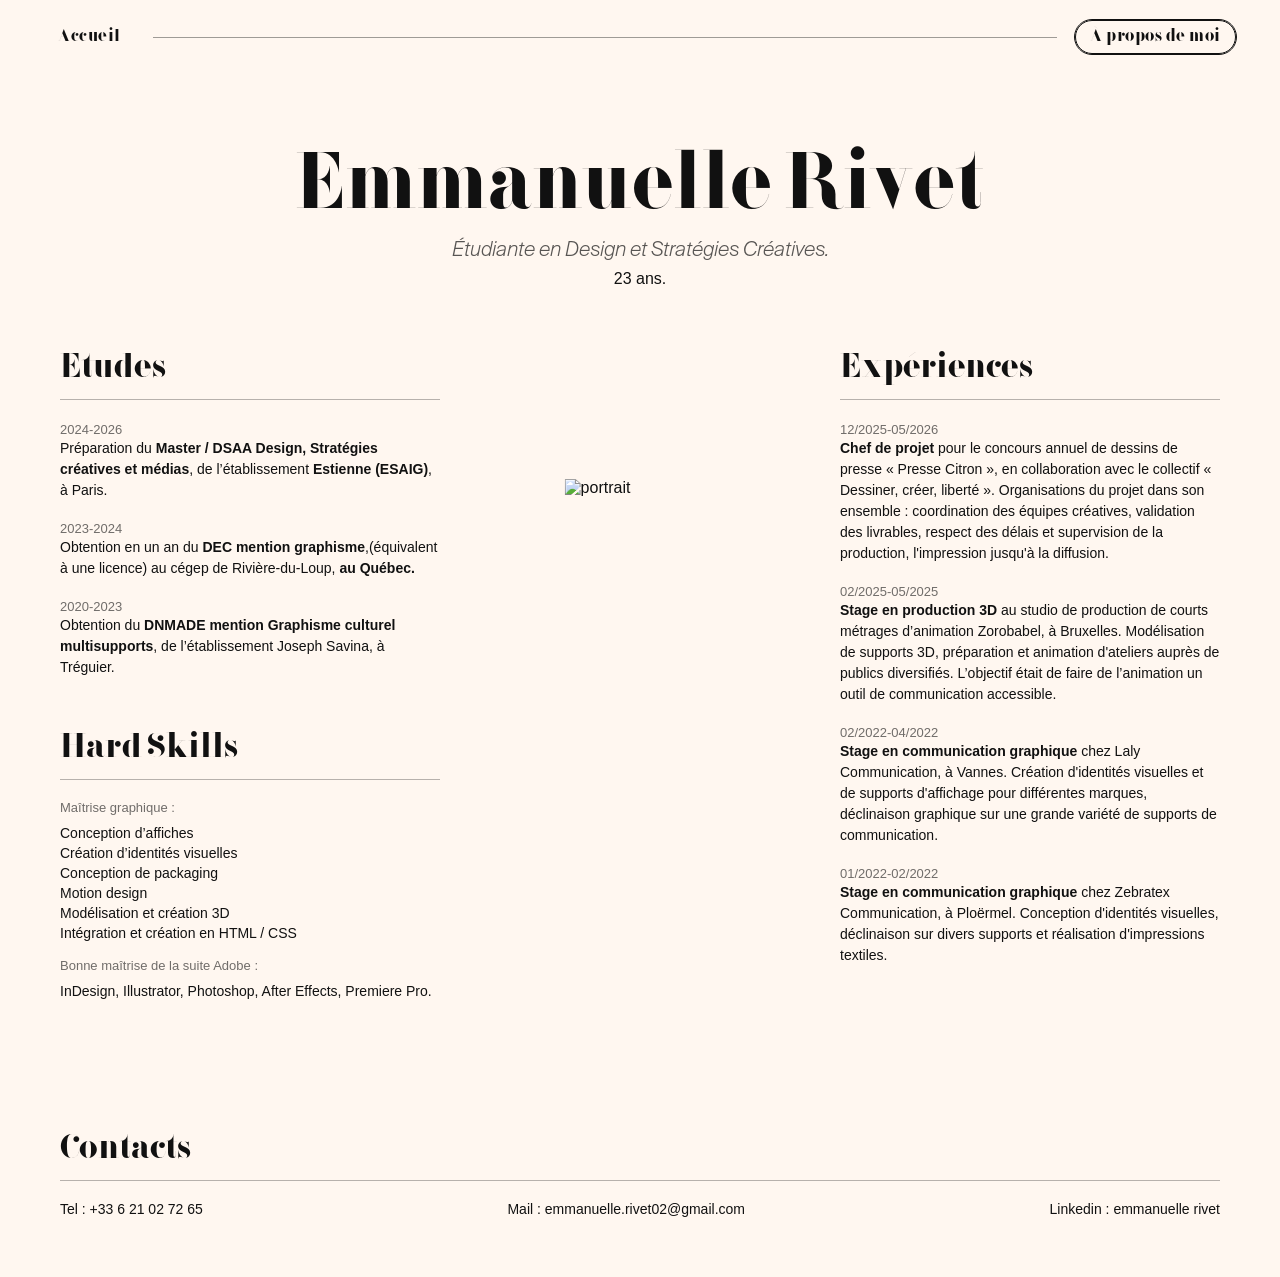
==== apropos.html @ 7b19394f "Add files via upload" ====
<!DOCTYPE html>
<html lang="fr">
<head>
    <meta charset="UTF-8">
    <meta name="viewport" content="width=device-width, initial-scale=1.0">
    <title>À propos</title>
    <link rel="stylesheet" href="CSS/tyles-apropos.css">
</head>

<body>

<header>
    <a class="left fade-item" href="index.html">Accueil</a>
    <div class="header-line"></div>
    <a class="right fade-item" href="apropos.html">À propos de moi</a>
</header>

<main class="container">

    <!-- HERO -->
    <section class="hero fade-item">
        <div class="hero-title zoom-hover">Emmanuelle Rivet</div>
        <p class="subtitle">Étudiante en Design et Stratégies Créatives.</p>
        <p class="age">23 ans.</p>
    </section>

    <!-- GRID -->
    <section class="grid fade-item">

        <!-- LEFT -->
        <div>
            <div class="section fade-item">
                <div class="section-title zoom-hover">Etudes</div>
                <div class="line"></div>

                <div class="item">
                    <span class="date">2024-2026</span>
                    <p>Préparation du <strong>Master / DSAA Design, Stratégies créatives et médias</strong>, de l’établissement <strong>Estienne (ESAIG)</strong>, à Paris.</p>
                </div>

                <div class="item">
                    <span class="date">2023-2024</span>
                    <p>Obtention en un an du <strong>DEC mention graphisme</strong>,(équivalent à une licence) au cégep de Rivière-du-Loup, <strong>au Québec.</strong>   </p>
                </div>

                <div class="item">
                    <span class="date">2020-2023</span>
                    <p>Obtention du <strong>DNMADE mention Graphisme culturel multisupports</strong>, de l’établissement Joseph Savina, à Tréguier.</p>
                </div>
            </div>

            <div class="section fade-item">
                <div class="section-title zoom-hover">Hard Skills</div>
                <div class="line"></div>

                <div class="skills">
                    <p>Maîtrise graphique :</p>
                    <ul>
                        <li>Conception d’affiches</li>
                        <li>Création d’identités visuelles</li>
                        <li>Conception de packaging</li>
                        <li>Motion design</li>
                        <li>Modélisation et création 3D</li>
                        <li>Intégration et création en HTML / CSS</li>
                    </ul>
                </div>

                <div class="adobe"> 
                  <p>Bonne maîtrise de la suite Adobe : </p>
                  <ul><li>InDesign, Illustrator, Photoshop, After Effects, Premiere Pro.</li></ul>
                </div>
            </div>
        </div>

        <!-- IMAGE -->
        <div class="center">
<img id="preview" src="images/Projet/0-A propos/photo-2.jpg" alt="portrait">        </div>

        <!-- RIGHT -->
        <div>
            <div class="section fade-item">
                <div class="section-title zoom-hover">Expériences</div>
                <div class="line"></div>

                <div class="item">
                    <span class="date">12/2025-05/2026</span>
                    <p><strong>Chef de projet</strong> pour le concours annuel de dessins de presse « Presse Citron », en collaboration avec le collectif « Dessiner, créer, liberté ».
                    Organisations du projet dans son ensemble : coordination des équipes créatives, validation des livrables, respect des délais et supervision de la production, l'impression jusqu'à la diffusion.</p>
                </div>

                <div class="item">
                    <span class="date">02/2025-05/2025</span>
                    <p><strong>Stage en production 3D</strong> au studio de production de courts métrages d’animation Zorobabel, à Bruxelles.
                    Modélisation de supports 3D, préparation et animation d'ateliers auprès de publics diversifiés. L’objectif était de faire de l’animation un outil de communication accessible.</p>
                </div>

                <div class="item">
                    <span class="date">02/2022-04/2022</span>
                    <p><strong>Stage en communication graphique</strong> chez Laly Communication, à Vannes.
                    Création d'identités visuelles et de supports d'affichage pour différentes marques, déclinaison graphique sur une grande variété de supports de communication.</p>
                </div>

                <div class="item">
                    <span class="date">01/2022-02/2022</span>
                    <p><strong>Stage en communication graphique</strong> chez  Zebratex Communication, à Ploërmel.
                    Conception d'identités visuelles, déclinaison sur divers supports et réalisation d'impressions textiles.</p>
                </div>
            </div>
        </div>

    </section>

    <!-- CONTACT -->
    <footer class="contact fade-item">
        <div class="section-title zoom-hover">Contacts</div>
        <div class="line"></div>

        <div class="contact-grid">
            <p><a href="tel:+33621027265">Tel : +33 6 21 02 72 65</a></p>
            <p><a href="mailto:emmanuelle.rivet02@gmail.com">Mail : emmanuelle.rivet02@gmail.com</a></p>
            <p><a href="https://www.linkedin.com/in/emmanuelle-rivet" target="_blank">Linkedin : emmanuelle rivet</a></p>
        </div>
    </footer>

</main>
        <script src="JS/apropos.js"></script>

</body>
</html>
---- CSS/tyles-apropos.css ----
@font-face {
  font-family: 'F37Bella';
  src: url('../Typo/F37 Bella/F37Bella.otf') format('opentype');
  font-weight: normal;
  font-style: normal;
}
@font-face {
  font-family: 'SuisseI';
  src: url('../Typo/suissefont/SuisseIntl-LightItalic.otf') format('opentype');
  font-weight: normal;
  font-style: normal;
}
  @font-face {
  font-family: 'Suisse';
  src: url('../Typo/suissefont/SuisseIntl-Light.otf') format('opentype');
  font-weight: normal;
  font-style: normal;
}* 

{
  margin: 0;
  padding: 0;
  box-sizing: border-box;
  font-family: Arial, sans-serif;
}

a {
  text-decoration: none;
  color: inherit;
}
html, body {
  overflow-x: hidden;
}
body {
  margin: 0;
  font-family: 'Suisse', serif;
  color: #111;
  background: #fff7f0;
opacity: 1;
  transition: opacity 0.4s ease;
  overflow-x: hidden;
}

body.fade-out {
  opacity: 0;
}
/* HEADER */
header {
  position: fixed;
  top: 0;
  left: 0;
  width: 100%;
  padding: 20px 44px 2px;
  display: flex;
  align-items: center;
  gap: 18px;
  z-index: 100;
  background: #fff7f0;
}
header .right {
  outline: 1.5px solid #111;
  background: #fff7f0;
  cursor: pointer; /* ou crosshair, grab, etc. */
}

header .left,
header .right {
  font-family: 'F37Bella';
  font-size: 17px;
  font-weight: 500;
  letter-spacing: 0.03em;
  white-space: nowrap;
  color: #111;
  padding: 6px 14px;
  border-radius: 999px;
  transition: all 0.25s ease;
}

header .header-line {
  flex: 1;
  height: 1px;
  background: #111;
  opacity: 0.4;
}

header .left:hover,
header .right:hover {
  outline: 1.5px solid #111;
  background: #fff7f0;
  cursor: pointer; /* ou crosshair, grab, etc. */

}

/* Chrome / Edge / Safari */
::-webkit-scrollbar {
  width: 6px;
}

::-webkit-scrollbar-track {
  background: transparent;
}

::-webkit-scrollbar-thumb {
  background: #111;
  border-radius: 10px;
}

/* Firefox */
html {
  scrollbar-width: thin;
  scrollbar-color: #111 transparent;
}

.right {
  border: 1px solid #111;
  padding: 6px 14+px;
  border-radius: 20px;
}

/* LAYOUT */
.container {
  padding: 140px 60px 60px;
}

/* HERO */
.hero {
  text-align: center;
  margin-bottom: 60px;
}

.hero-title {
  font-family: 'F37Bella';
  font-size: 80px;
  font-weight: 400 !important; /* 🔥 FIX PRINCIPAL */
  letter-spacing: 0.01em;
  text-rendering: geometricPrecision;
}

.subtitle {
  font-family: 'SuisseI';
  font-size: 20px;
  opacity: 0.7;
}

.age {
  margin-top: 8px;
}

/* GRID */
.grid {
  display: grid;
  grid-template-columns: 1fr 280px 1fr;
  gap: 60px;
}

/* IMAGE */
.center {
  display: grid;
  place-items: top, center;
}

.center img {
  width: 13%;
}
#preview {
  position: fixed;          /* ou absolute selon ton layout */
  top: 20%;
  left: 50%;
  transform: translate(-50%, -50%);
  
  transition: transform 0.15s ease-out;
  will-change: transform;
  pointer-events: none;     /* IMPORTANT pour ne pas bloquer la souris */
}
/* SECTIONS */
.section {
  margin-bottom: 50px;
  border-radius: 6%;
}

.section-title {
  font-family: 'F37Bella';
  font-size: 34px;
  font-weight: 400 !important; /* 🔥 FIX */
  margin-bottom: 10px;
}

.line {
  height: 1px;
  background: #111;
  opacity: 0.3;
  margin-bottom: 20px;
}

/* CONTENT */
.item {
  margin-bottom: 18px;
}

.date {
  font-size: 13px;
  opacity: 0.6;
}

.item p {
  font-size: 14px;
  line-height: 1.5;
}

/* SKILLS */
.skills p {
  font-size: 13px;
  opacity: 0.6;
  }
.skills ul {
  list-style: none;
  margin-top: 10px;
}

.skills li {
  font-size: 14px;
  margin-bottom: 4px;
}

.adobe p {
  margin-top: 17px;
  font-size: 13px;
  opacity: 0.6;
}

.adobe ul {
  list-style: none;
  margin-top: 10px;
}

.adobe li {
  font-size: 14px;
  margin-bottom: 4px;
}

/* CONTACT */
.contact {
  margin-top: 80px;
}

.contact-grid {
  display: flex;
  justify-content: space-between;
  margin-top: 20px;
  font-size: 14px;
}

.fade-item {
  opacity: 0;
  transform: translateY(20px);
  transition: opacity 0.8s ease, transform 0.8s ease;
  will-change: opacity, transform;
}

.fade-item.show {
  opacity: 1;
  transform: translateY(0);
}

.zoom-hover {
  display: inline-block;
  transition: transform 0.25s cubic-bezier(.2,.8,.2,1);
  transform-origin: center;
  cursor: default;
}

.zoom-hover:hover {
  transform: scale(1.04);
}

@media (max-width: 768px) {

  /* HEADER / TYPO */
  .hero-title {
    font-size: 36px;
    text-align: center;
  }

  .subtitle {
    font-size: 14px;
    text-align: center;
  }

  .age {
    text-align: center;
    font-size: 13px;
  }

  /* GRID → colonne verticale */
  .grid {
    display: flex;
    flex-direction: column;
    gap: 40px;
    padding: 0 20px;
  }

  /* IMAGE */
    .center {
    display: none;
  }


  /* SECTIONS ordre swipe */
  .section:nth-child(1) {
    order: 1; /* études */
  }

  .section:nth-child(2) {
    order: 2; /* expériences */
  }

  .section:nth-child(3) {
    order: 3; /* skills */
  }

  /* CONTACT */
  .contact {
    order: 4;
    margin-top: 40px;
    text-align: center;
  }

  .contact-grid {
    flex-direction: column;
    gap: 10px;
    text-align: center;
  }
}
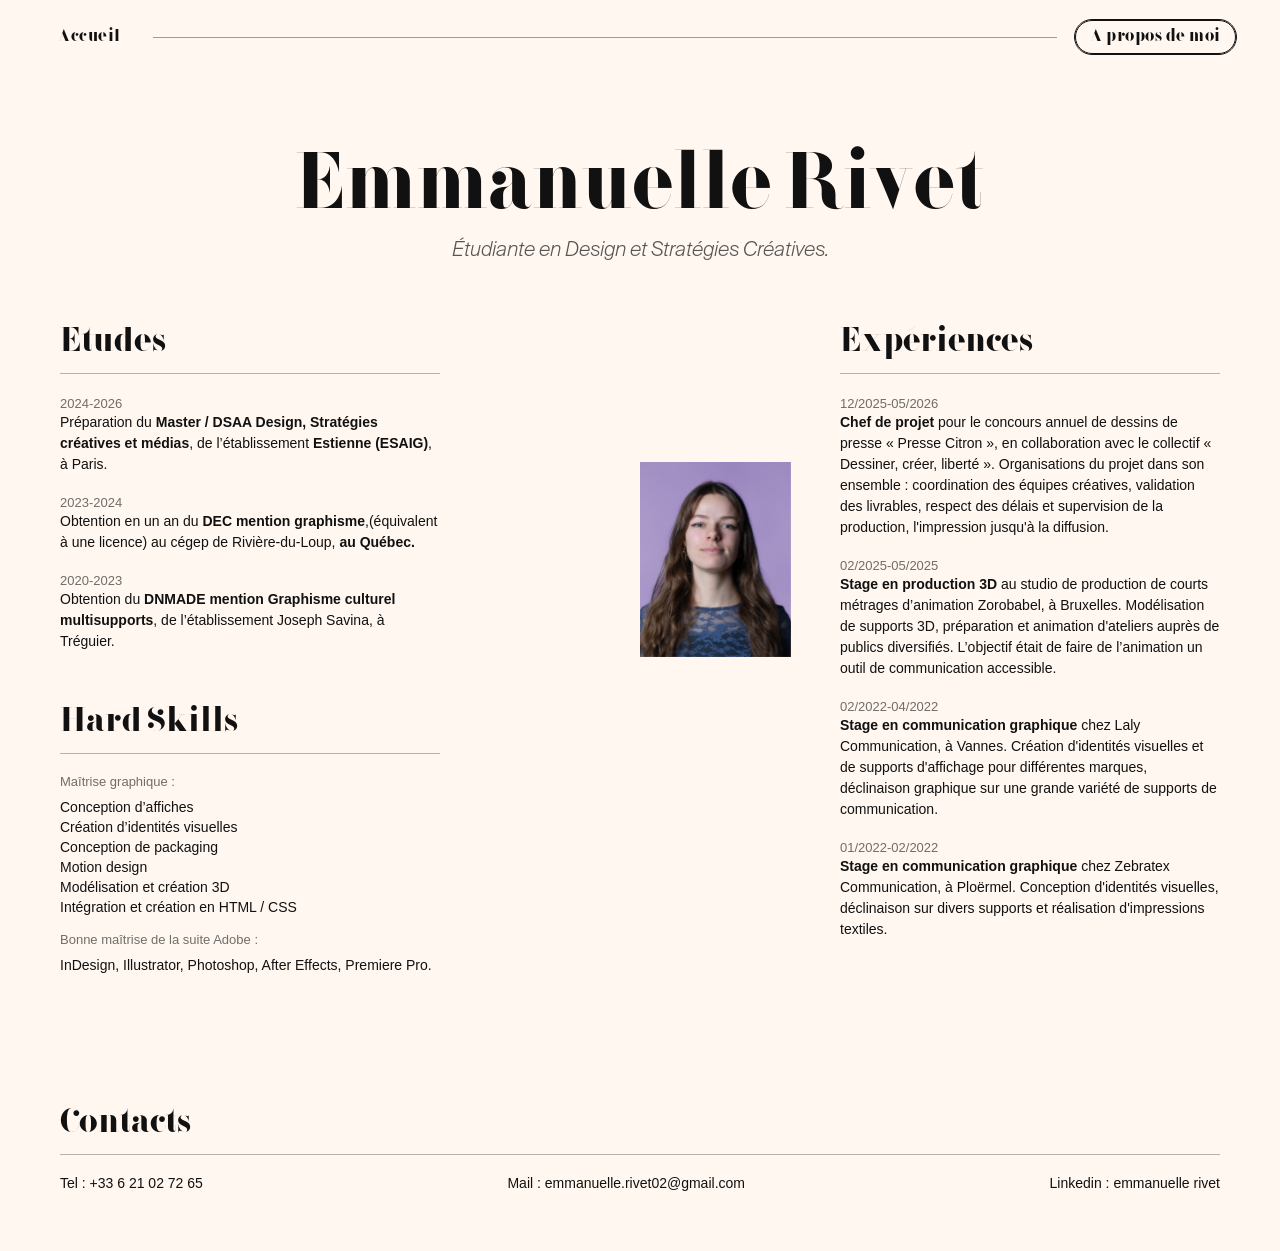
==== commit e21df9de: "Update apropos.html" ====
--- a/apropos.html
+++ b/apropos.html
@@ -21,7 +21,6 @@
     <section class="hero fade-item">
         <div class="hero-title zoom-hover">Emmanuelle Rivet</div>
         <p class="subtitle">Étudiante en Design et Stratégies Créatives.</p>
-        <p class="age">23 ans.</p>
     </section>
 
     <!-- GRID -->
@@ -126,4 +125,4 @@
         <script src="JS/apropos.js"></script>
 
 </body>
-</html>+</html>
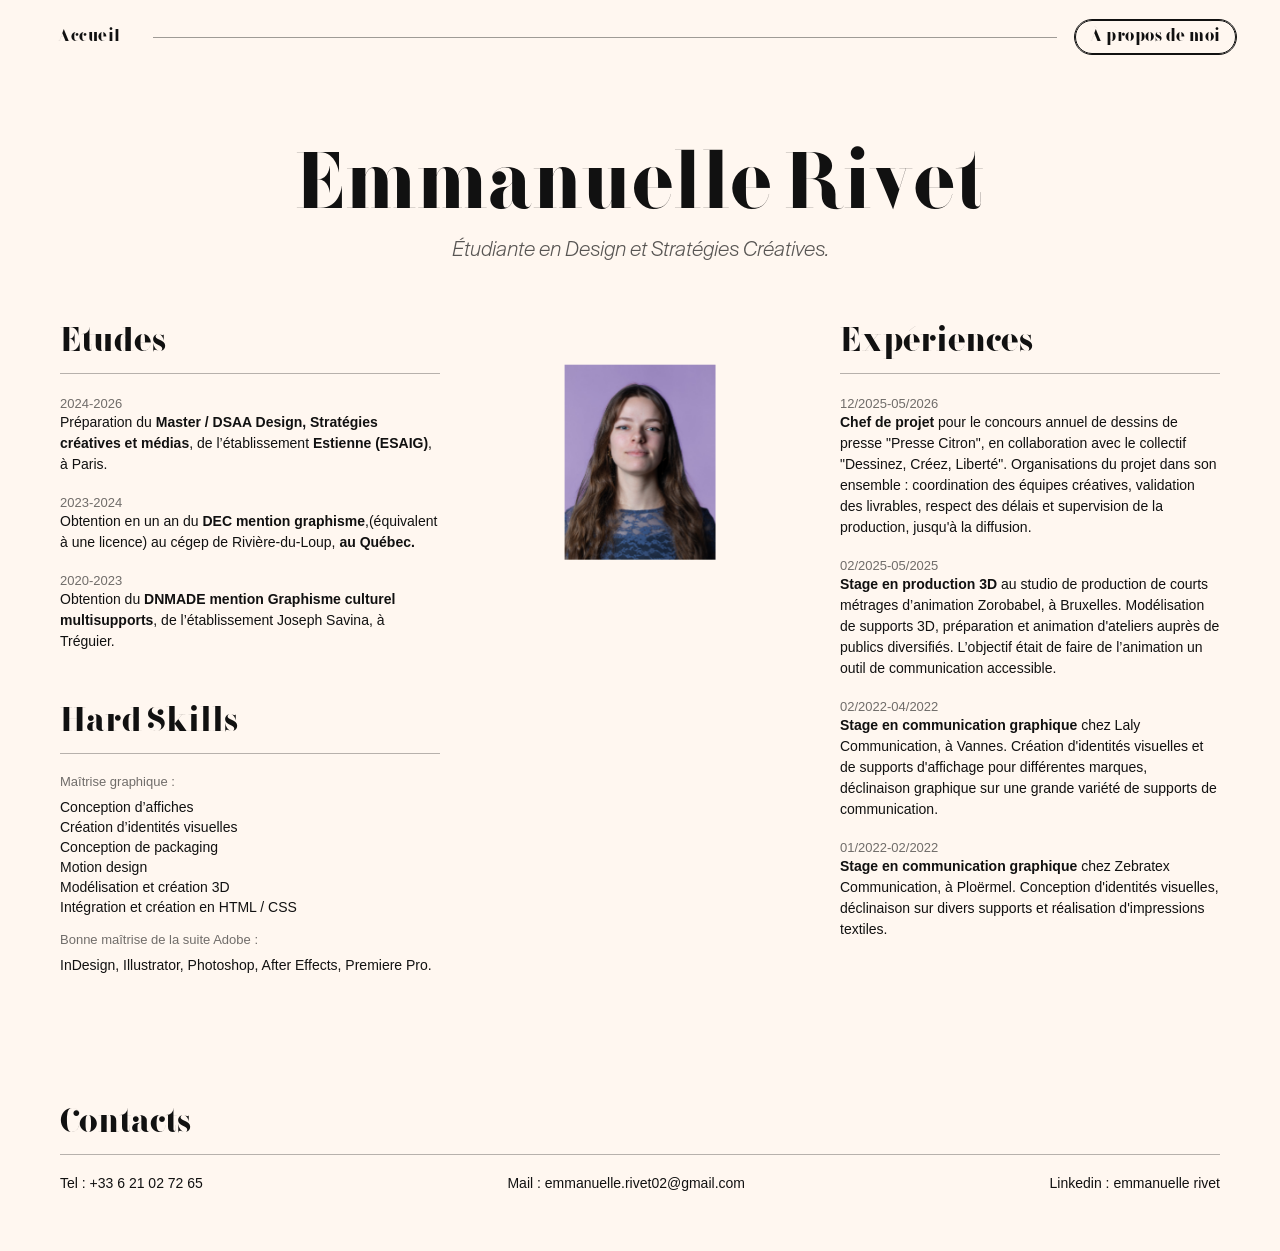
==== commit cc75edad: "Update apropos.html" ====
--- a/apropos.html
+++ b/apropos.html
@@ -83,8 +83,8 @@
 
                 <div class="item">
                     <span class="date">12/2025-05/2026</span>
-                    <p><strong>Chef de projet</strong> pour le concours annuel de dessins de presse « Presse Citron », en collaboration avec le collectif « Dessiner, créer, liberté ».
-                    Organisations du projet dans son ensemble : coordination des équipes créatives, validation des livrables, respect des délais et supervision de la production, l'impression jusqu'à la diffusion.</p>
+                    <p><strong>Chef de projet</strong> pour le concours annuel de dessins de presse "Presse Citron", en collaboration avec le collectif "Dessinez, Créez, Liberté".
+                    Organisations du projet dans son ensemble : coordination des équipes créatives, validation des livrables, respect des délais et supervision de la production, jusqu'à la diffusion.</p>
                 </div>
 
                 <div class="item">
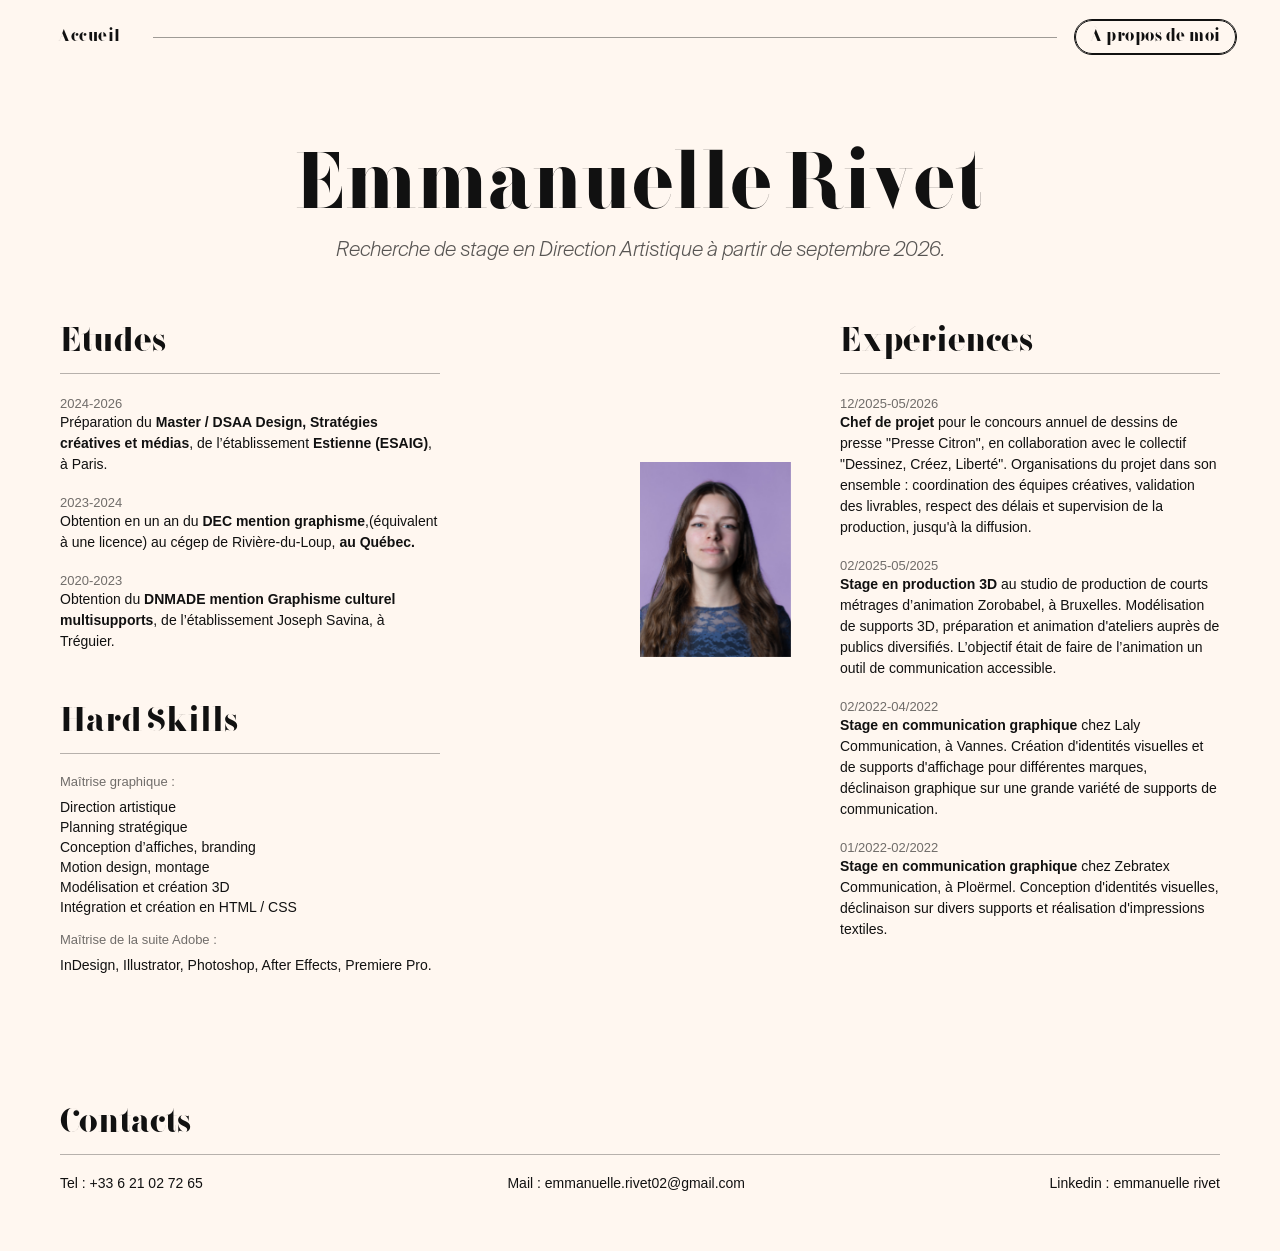
==== commit 835d5c37: "Update apropos.html" ====
--- a/apropos.html
+++ b/apropos.html
@@ -20,7 +20,7 @@
     <!-- HERO -->
     <section class="hero fade-item">
         <div class="hero-title zoom-hover">Emmanuelle Rivet</div>
-        <p class="subtitle">Étudiante en Design et Stratégies Créatives.</p>
+        <p class="subtitle">Recherche de stage en Direction Artistique à partir de septembre 2026.</p>
     </section>
 
     <!-- GRID -->
@@ -55,17 +55,17 @@
                 <div class="skills">
                     <p>Maîtrise graphique :</p>
                     <ul>
-                        <li>Conception d’affiches</li>
-                        <li>Création d’identités visuelles</li>
-                        <li>Conception de packaging</li>
-                        <li>Motion design</li>
+                        <li>Direction artistique</li>
+                        <li>Planning stratégique</li>
+                        <li>Conception d’affiches, branding</li>
+                        <li>Motion design, montage</li>
                         <li>Modélisation et création 3D</li>
                         <li>Intégration et création en HTML / CSS</li>
                     </ul>
                 </div>
 
                 <div class="adobe"> 
-                  <p>Bonne maîtrise de la suite Adobe : </p>
+                  <p>Maîtrise de la suite Adobe : </p>
                   <ul><li>InDesign, Illustrator, Photoshop, After Effects, Premiere Pro.</li></ul>
                 </div>
             </div>
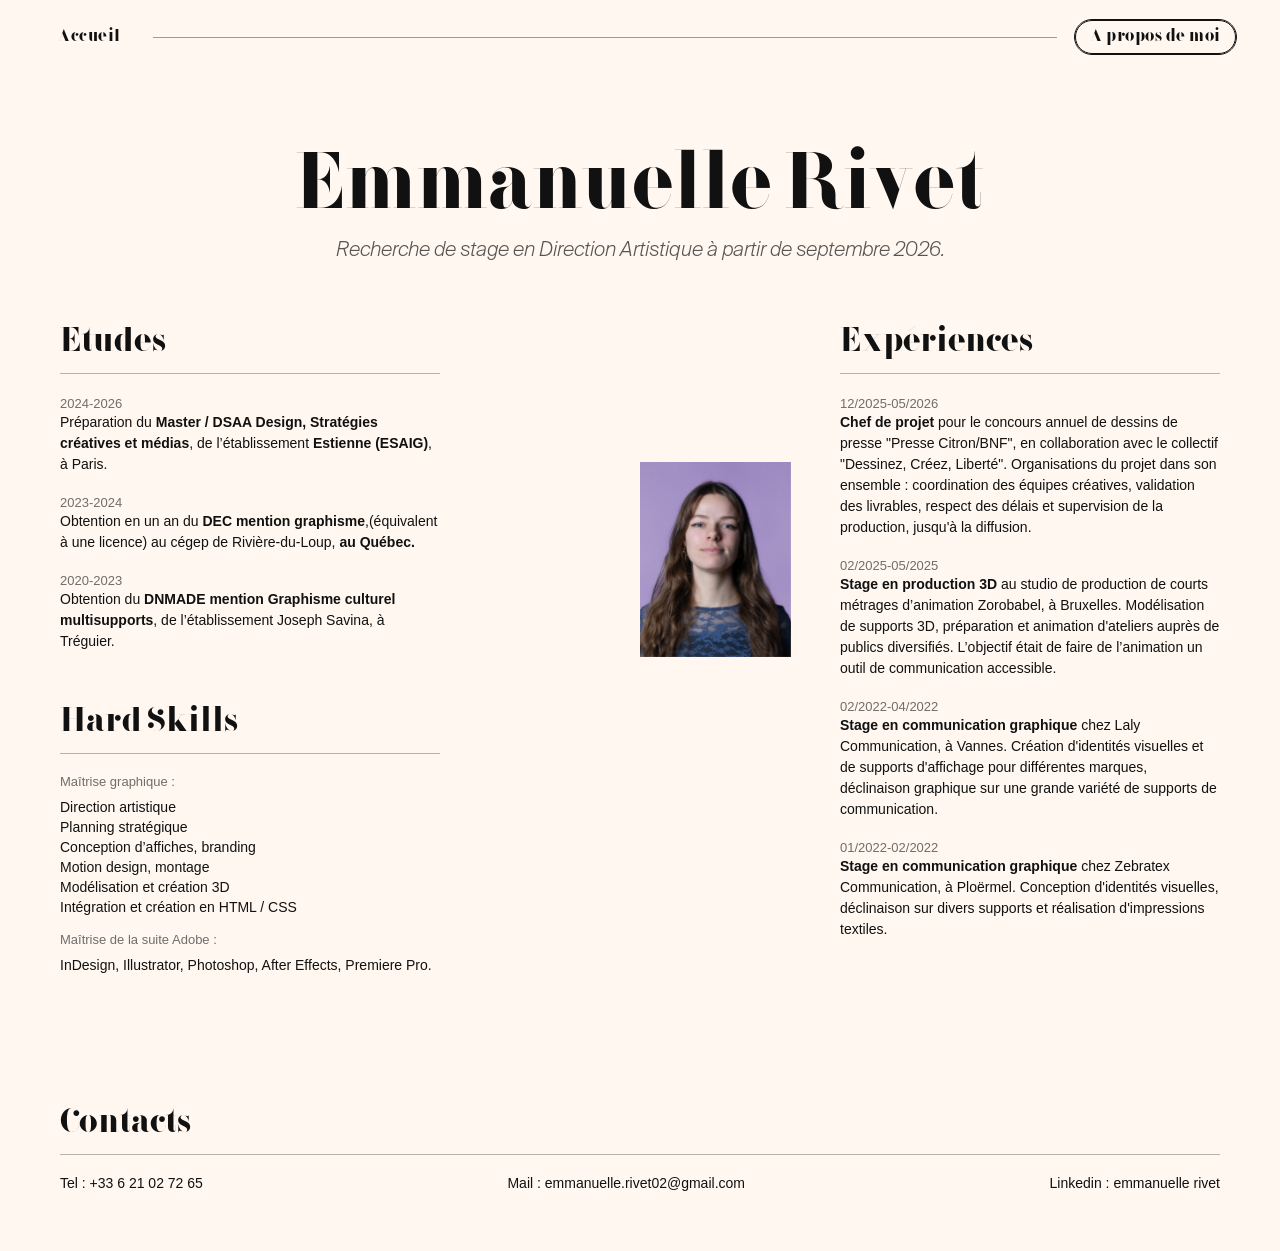
==== commit 2957ed1f: "Update apropos.html" ====
--- a/apropos.html
+++ b/apropos.html
@@ -83,7 +83,7 @@
 
                 <div class="item">
                     <span class="date">12/2025-05/2026</span>
-                    <p><strong>Chef de projet</strong> pour le concours annuel de dessins de presse "Presse Citron", en collaboration avec le collectif "Dessinez, Créez, Liberté".
+                    <p><strong>Chef de projet</strong> pour le concours annuel de dessins de presse "Presse Citron/BNF", en collaboration avec le collectif "Dessinez, Créez, Liberté".
                     Organisations du projet dans son ensemble : coordination des équipes créatives, validation des livrables, respect des délais et supervision de la production, jusqu'à la diffusion.</p>
                 </div>
 
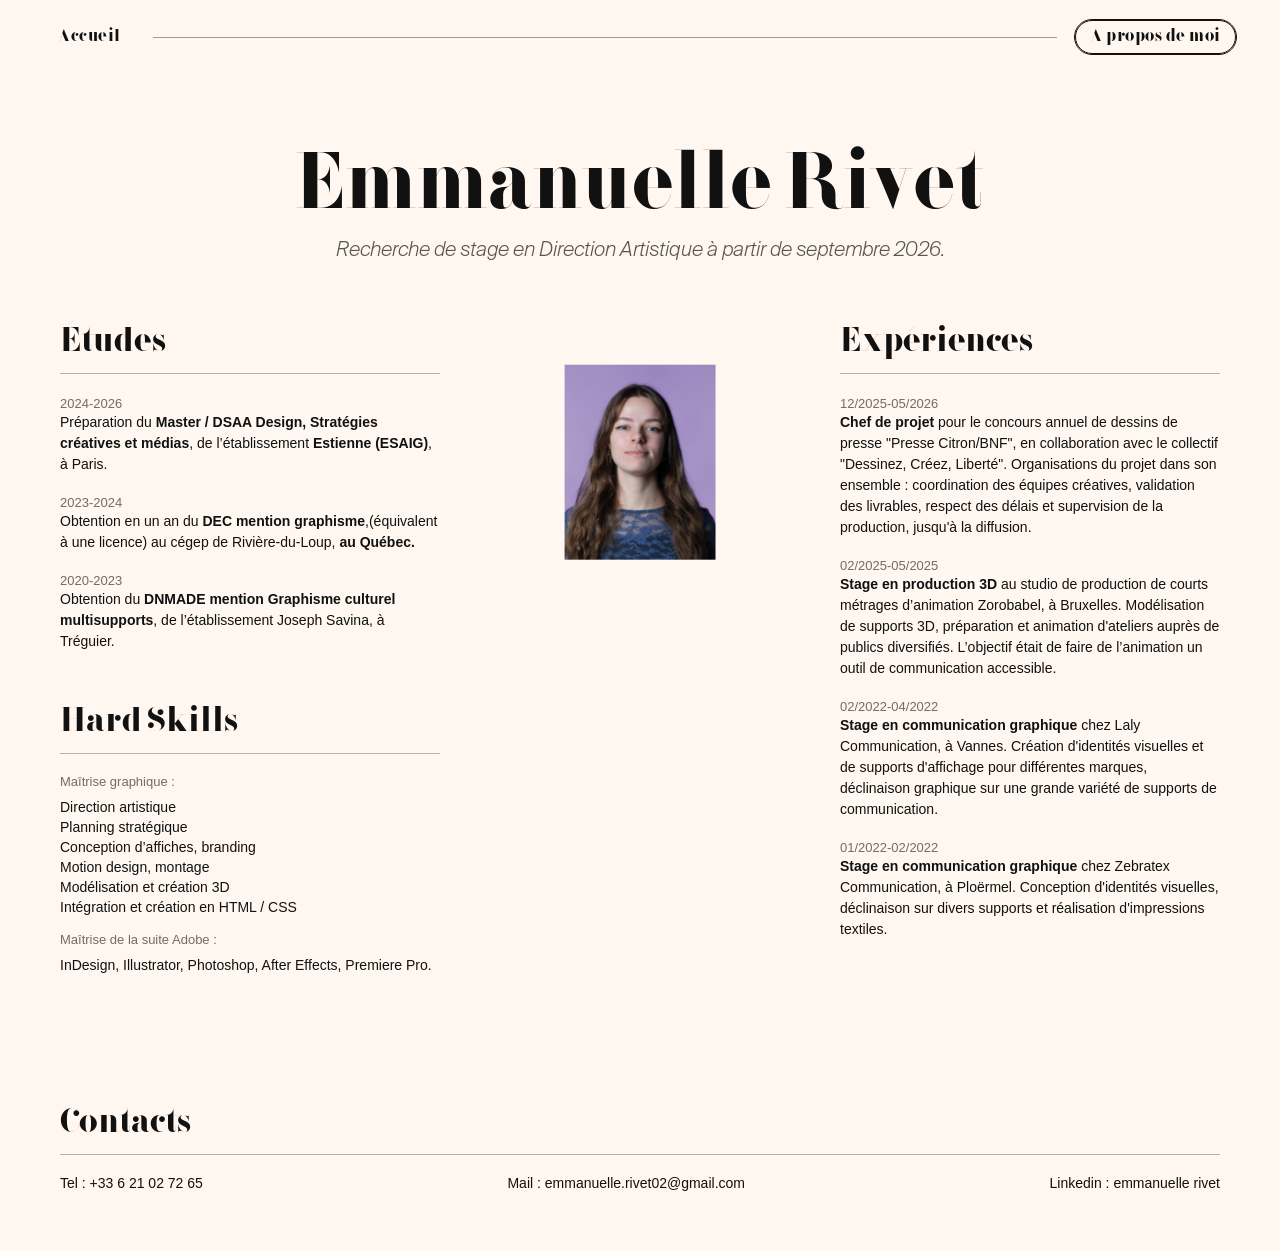
==== commit 9352f240: "Update apropos.html" ====
--- a/apropos.html
+++ b/apropos.html
@@ -29,7 +29,7 @@
         <!-- LEFT -->
         <div>
             <div class="section fade-item">
-                <div class="section-title zoom-hover">Etudes</div>
+                <div class="section-title zoom-hover">Études</div>
                 <div class="line"></div>
 
                 <div class="item">
